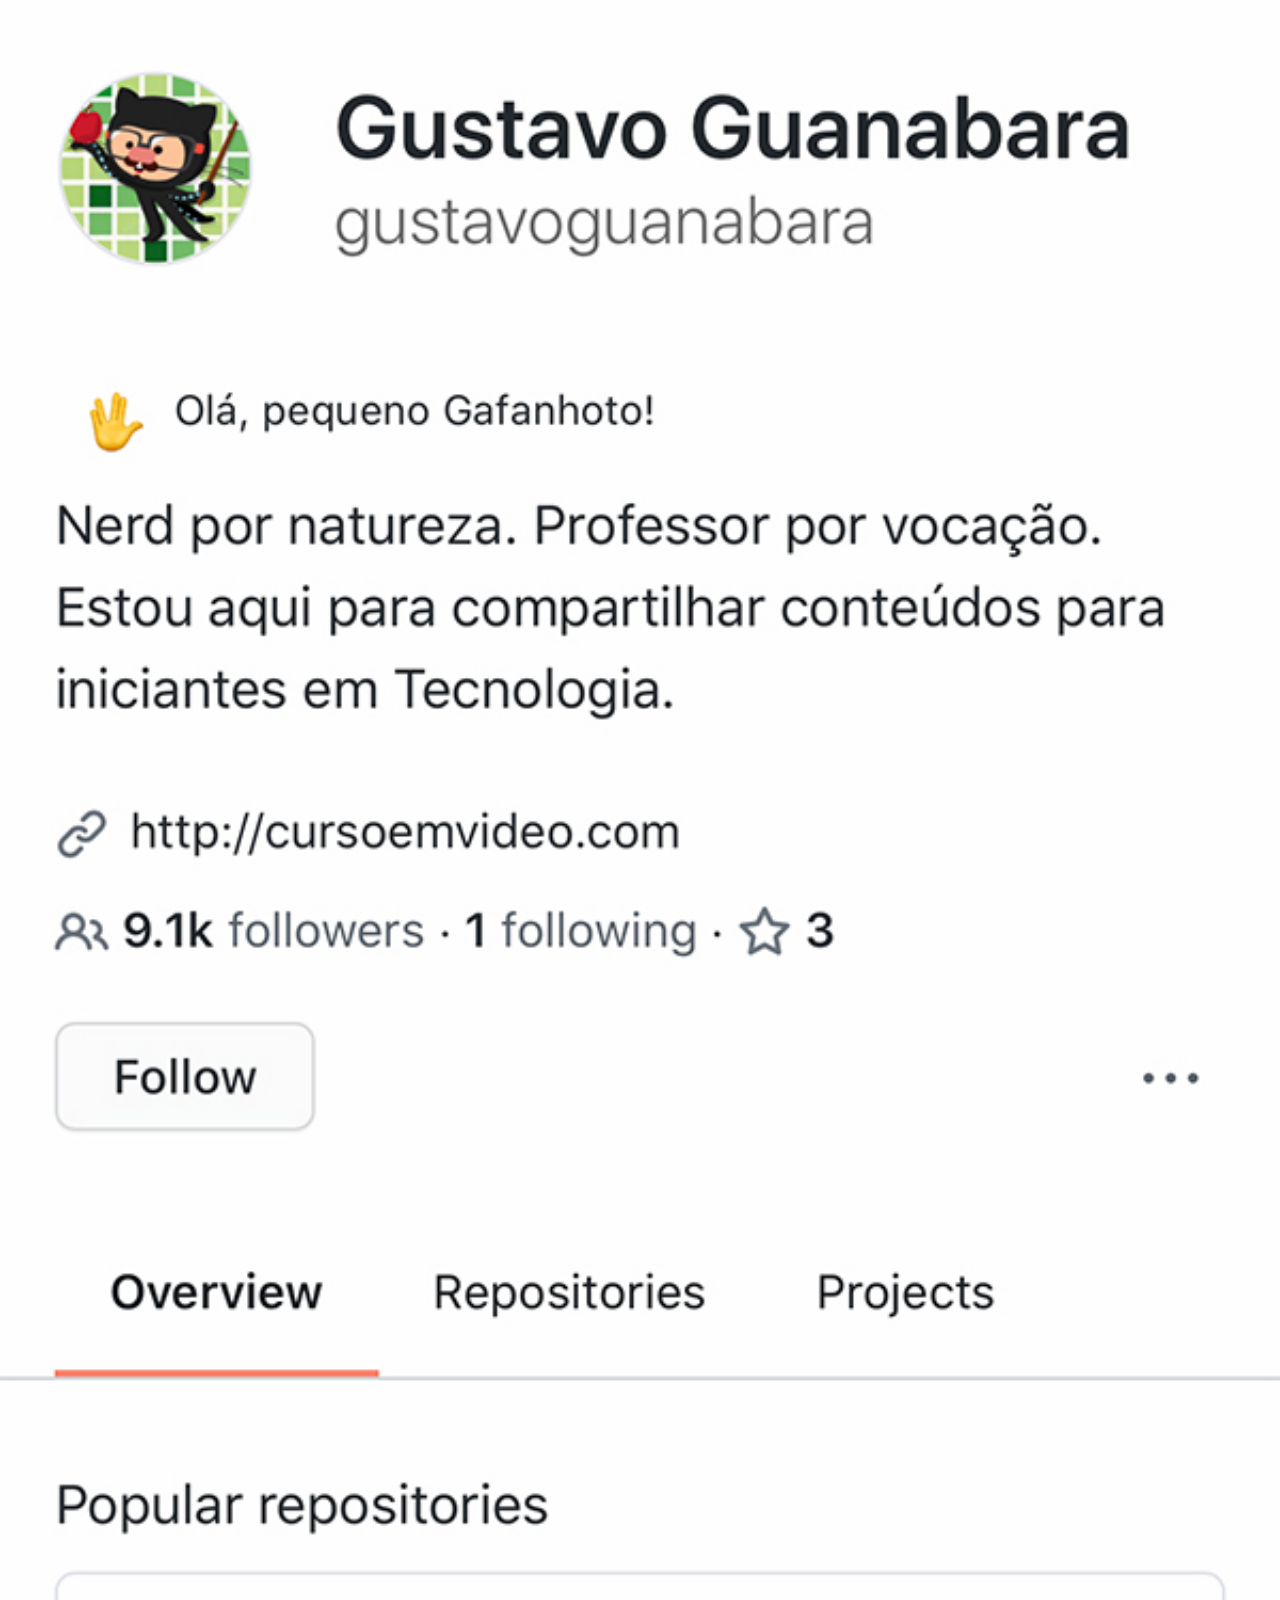
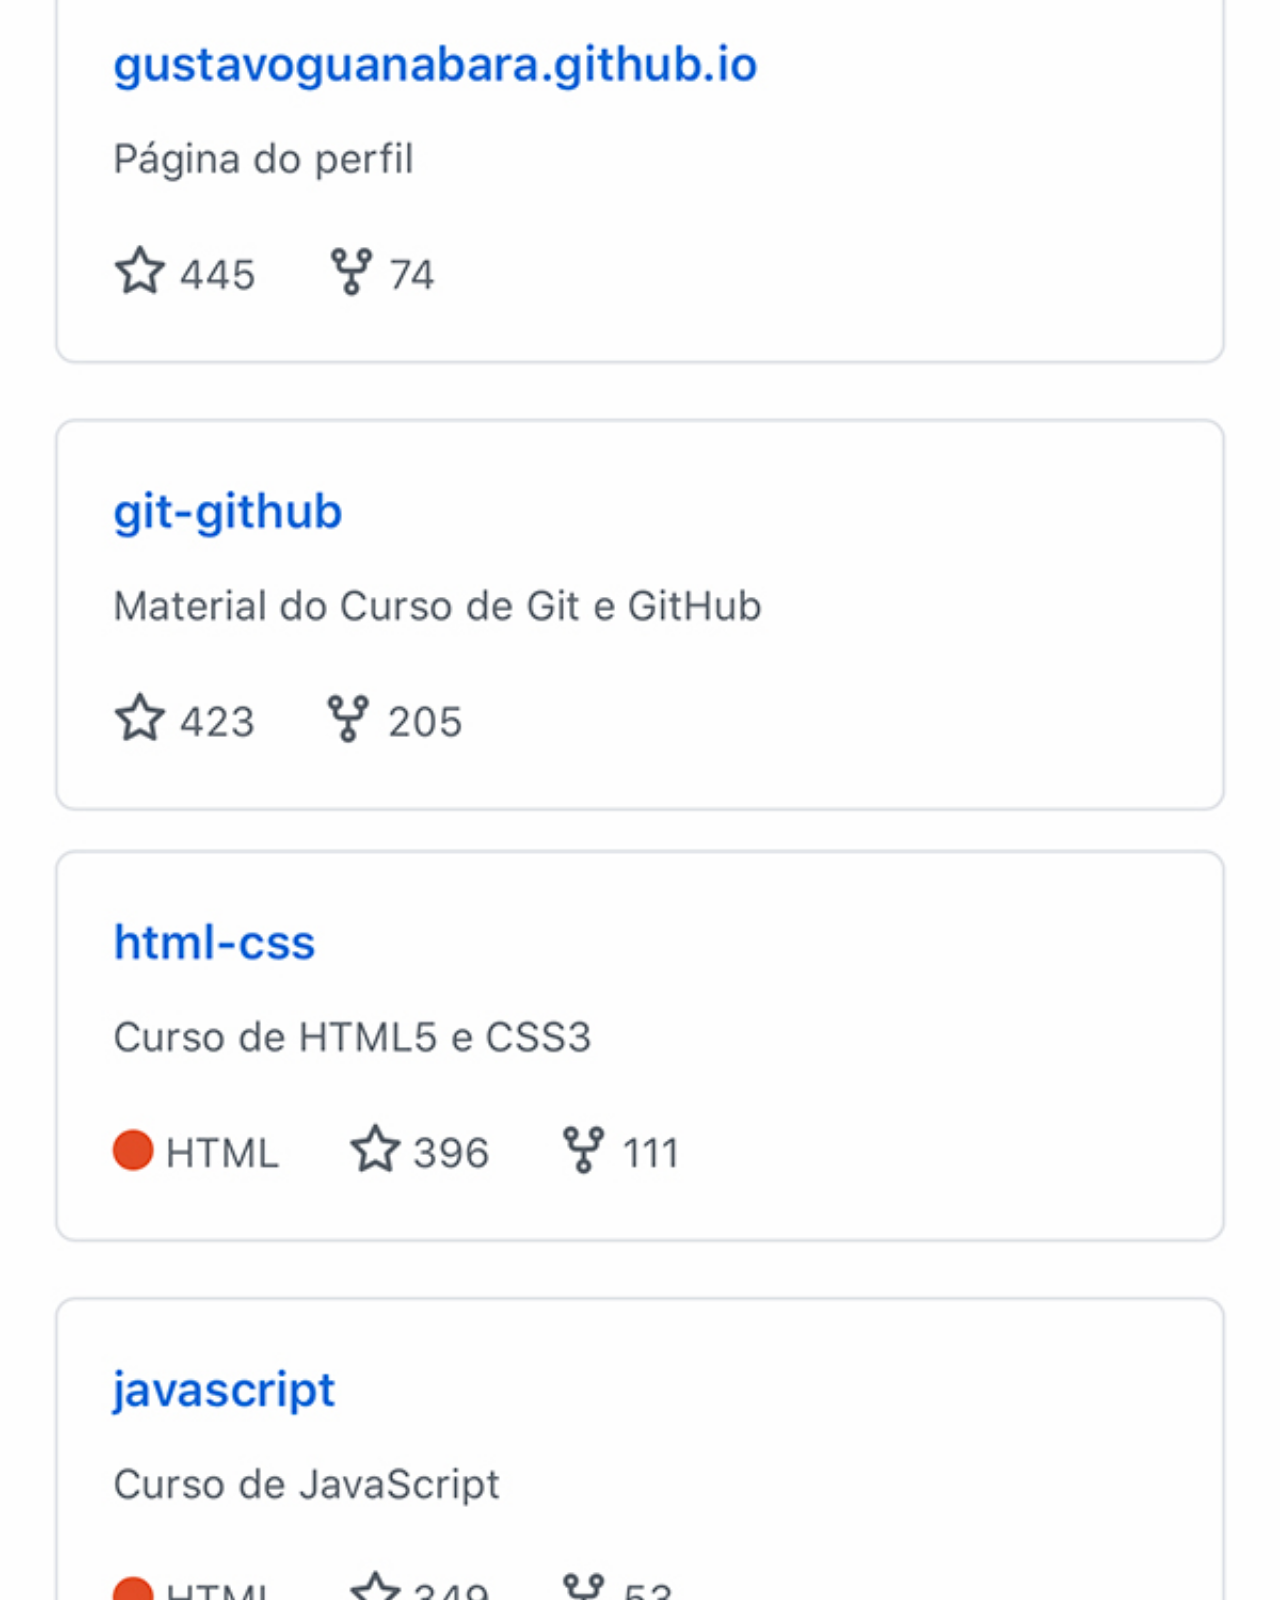
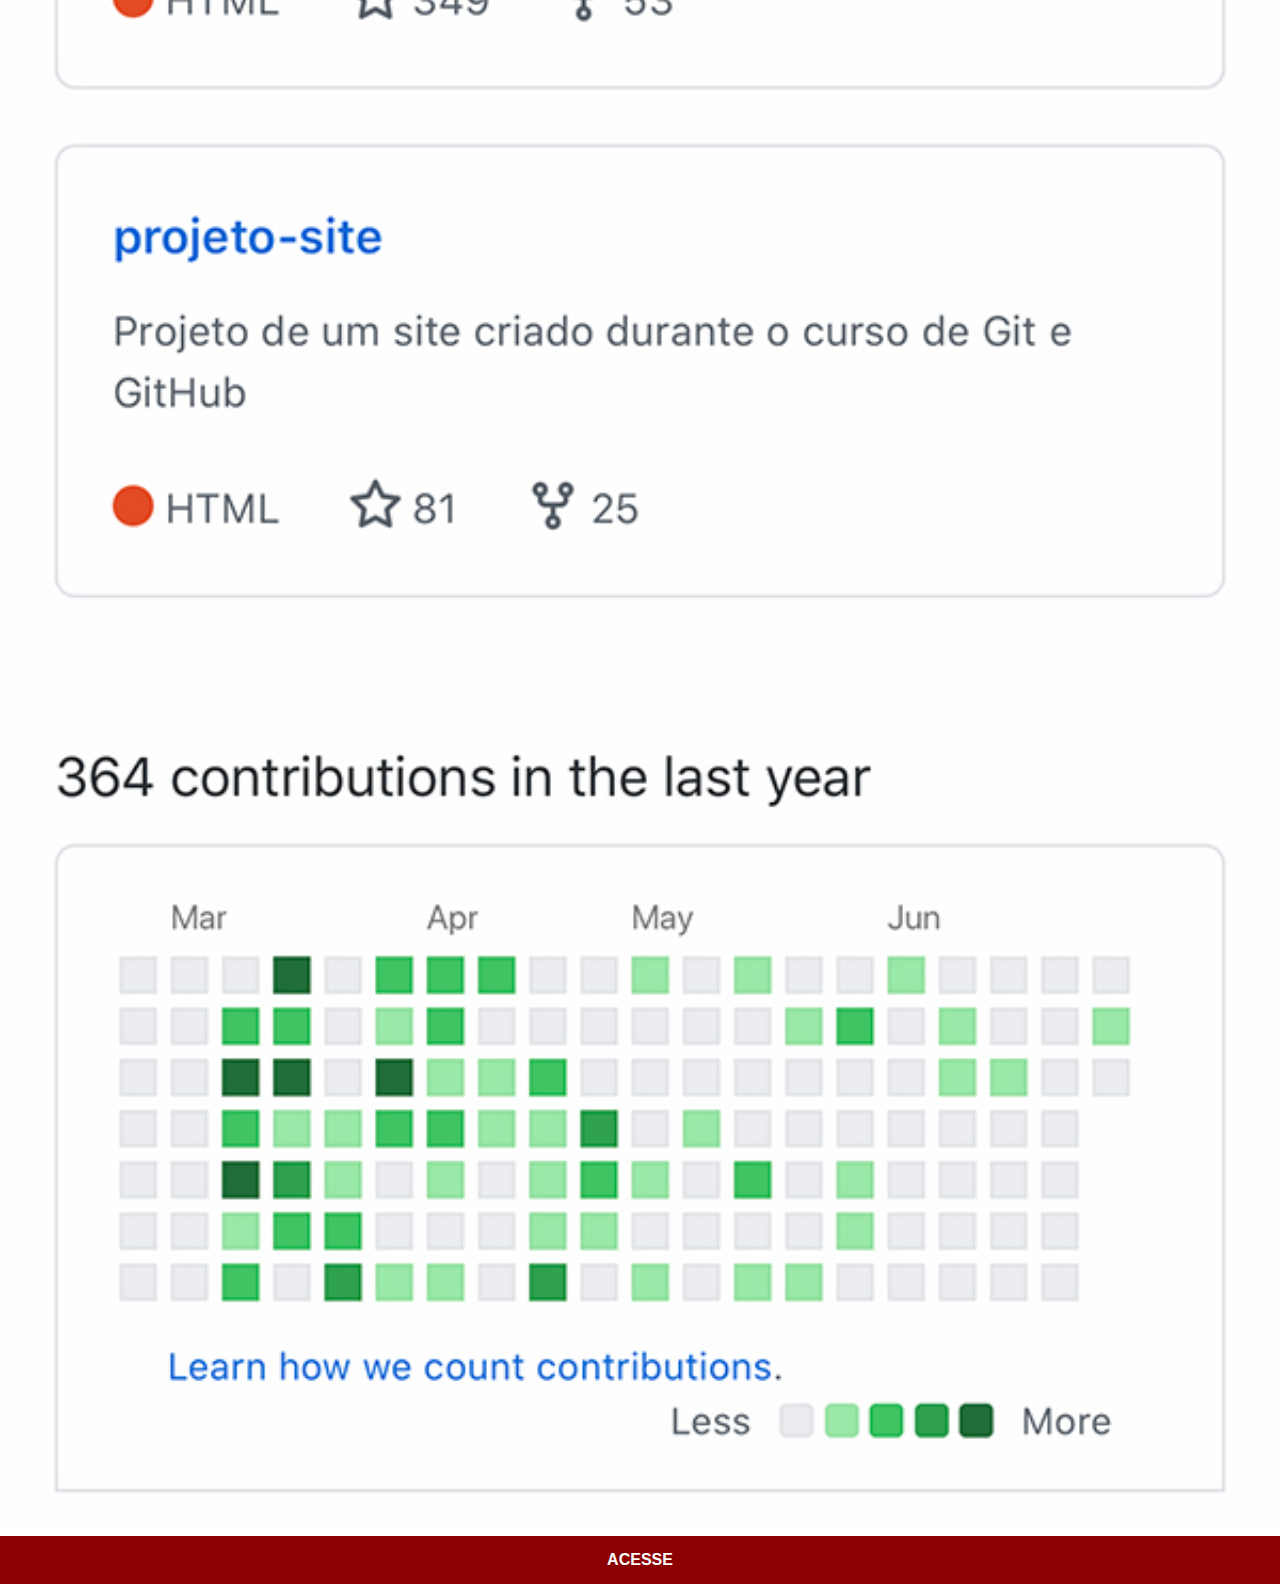
==== github.html @ 19f699ca "inicio redes sociais" ====
<!DOCTYPE html>
<html lang="pt-br">
<head>
    <meta charset="UTF-8">
    <meta name="viewport" content="width=device-width, initial-scale=1.0">
    <title>GitHub</title>
    <link rel="stylesheet" href="styles/social.css">
</head>
<body>
    <img src="images/tela-github.jpg" alt="GitHub">
    <a href="#">ACESSE</a>
</body>
</html>
---- styles/social.css ----
* {
    padding: 0;
    margin: 0;
    font-family: Arial, Helvetica, sans-serif;
}
::-webkit-scrollbar {
    width: 0;
    height: 0;
}
img {
    width: 100vw;
}
a {
    display: block;
    padding: 15px;
    text-align: center;
    font-weight: bolder;
    text-decoration: none;

    color: white;
    background-color: darkred;
}
a:hover {
    text-decoration: underline;
    background-color: red;
}
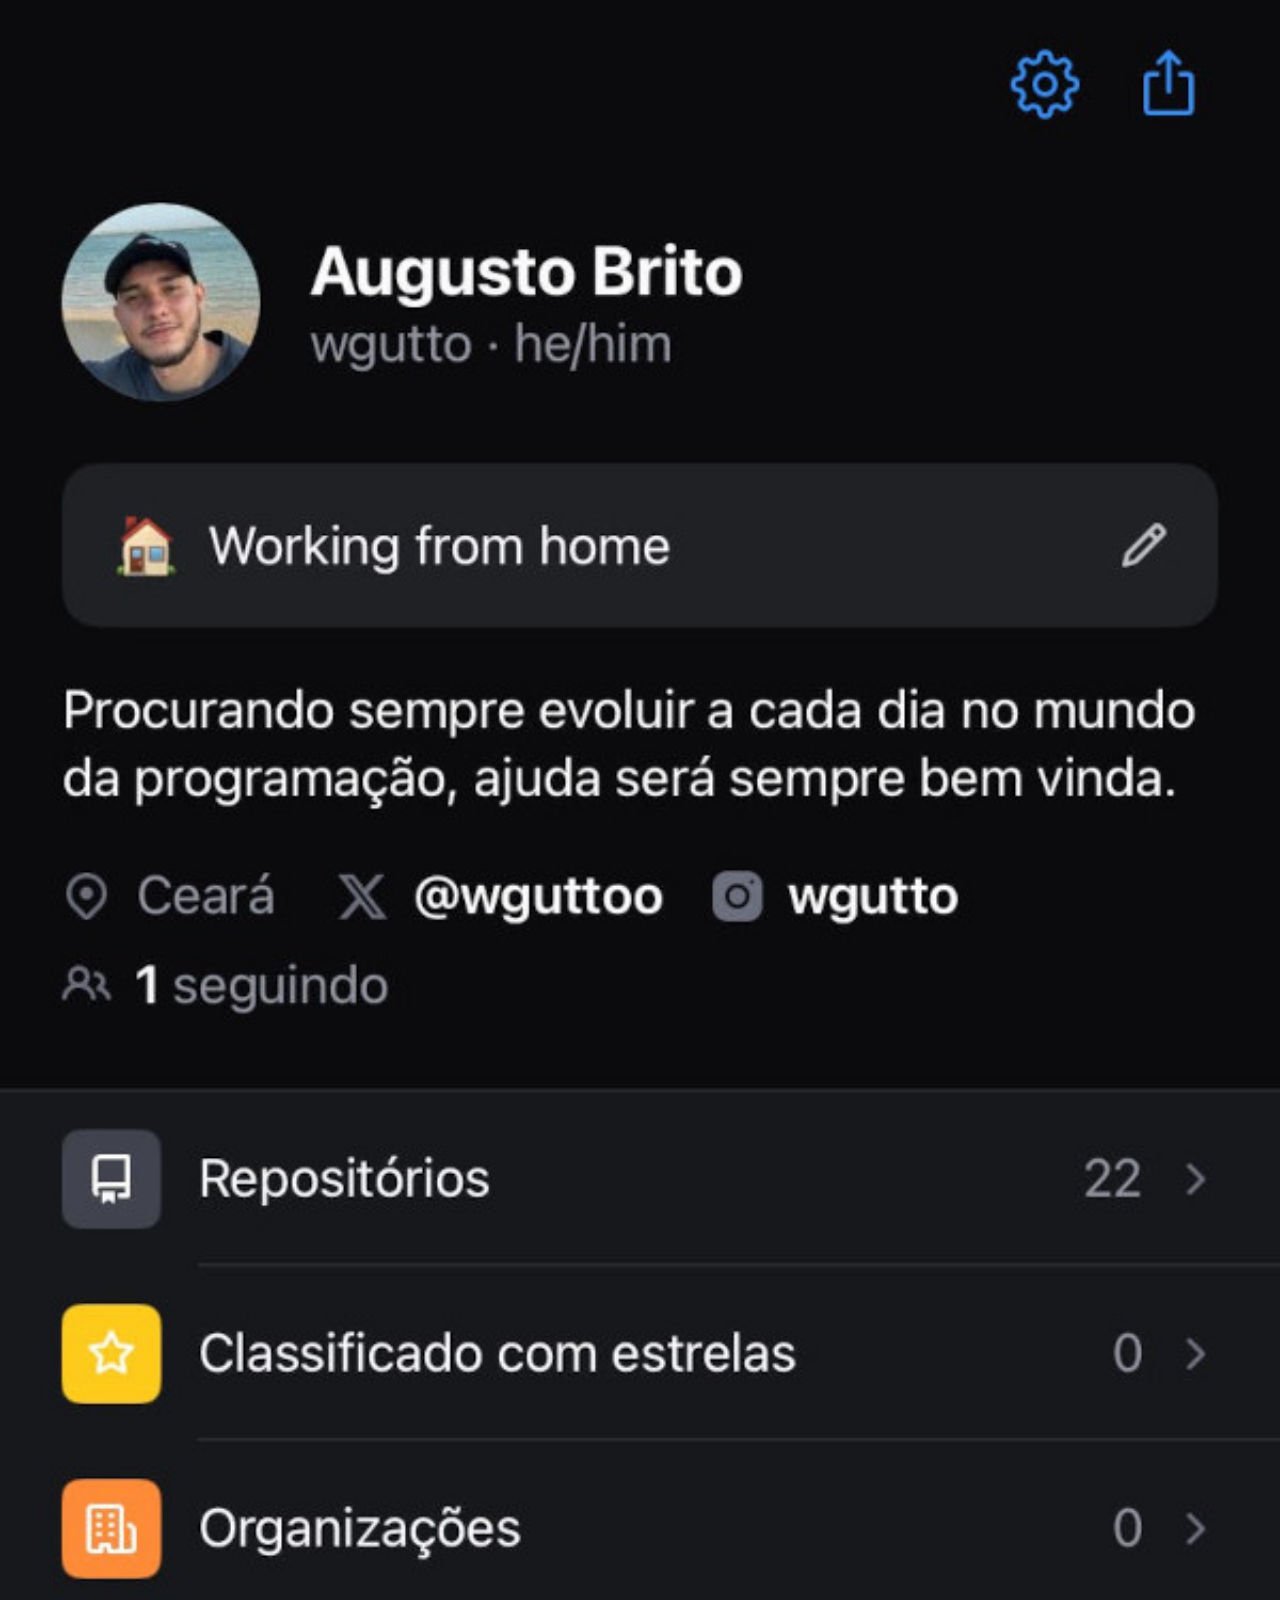
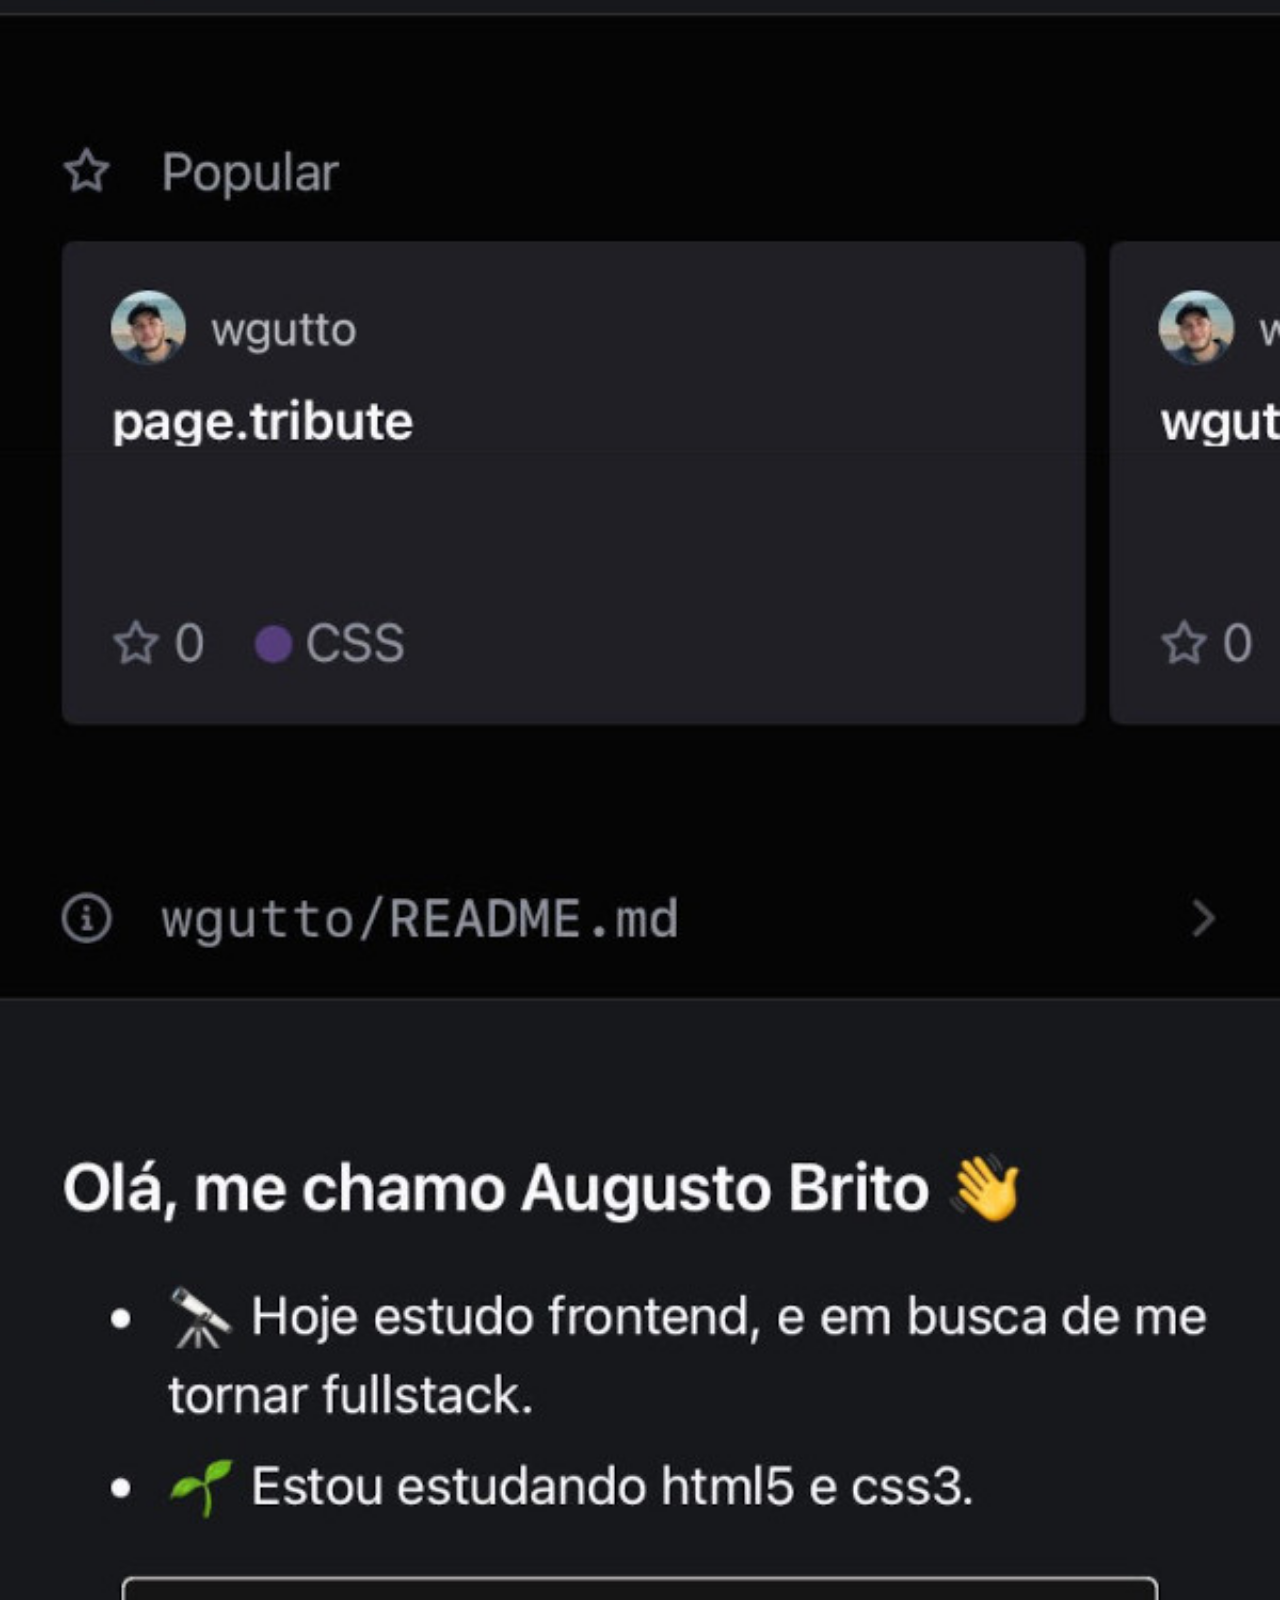
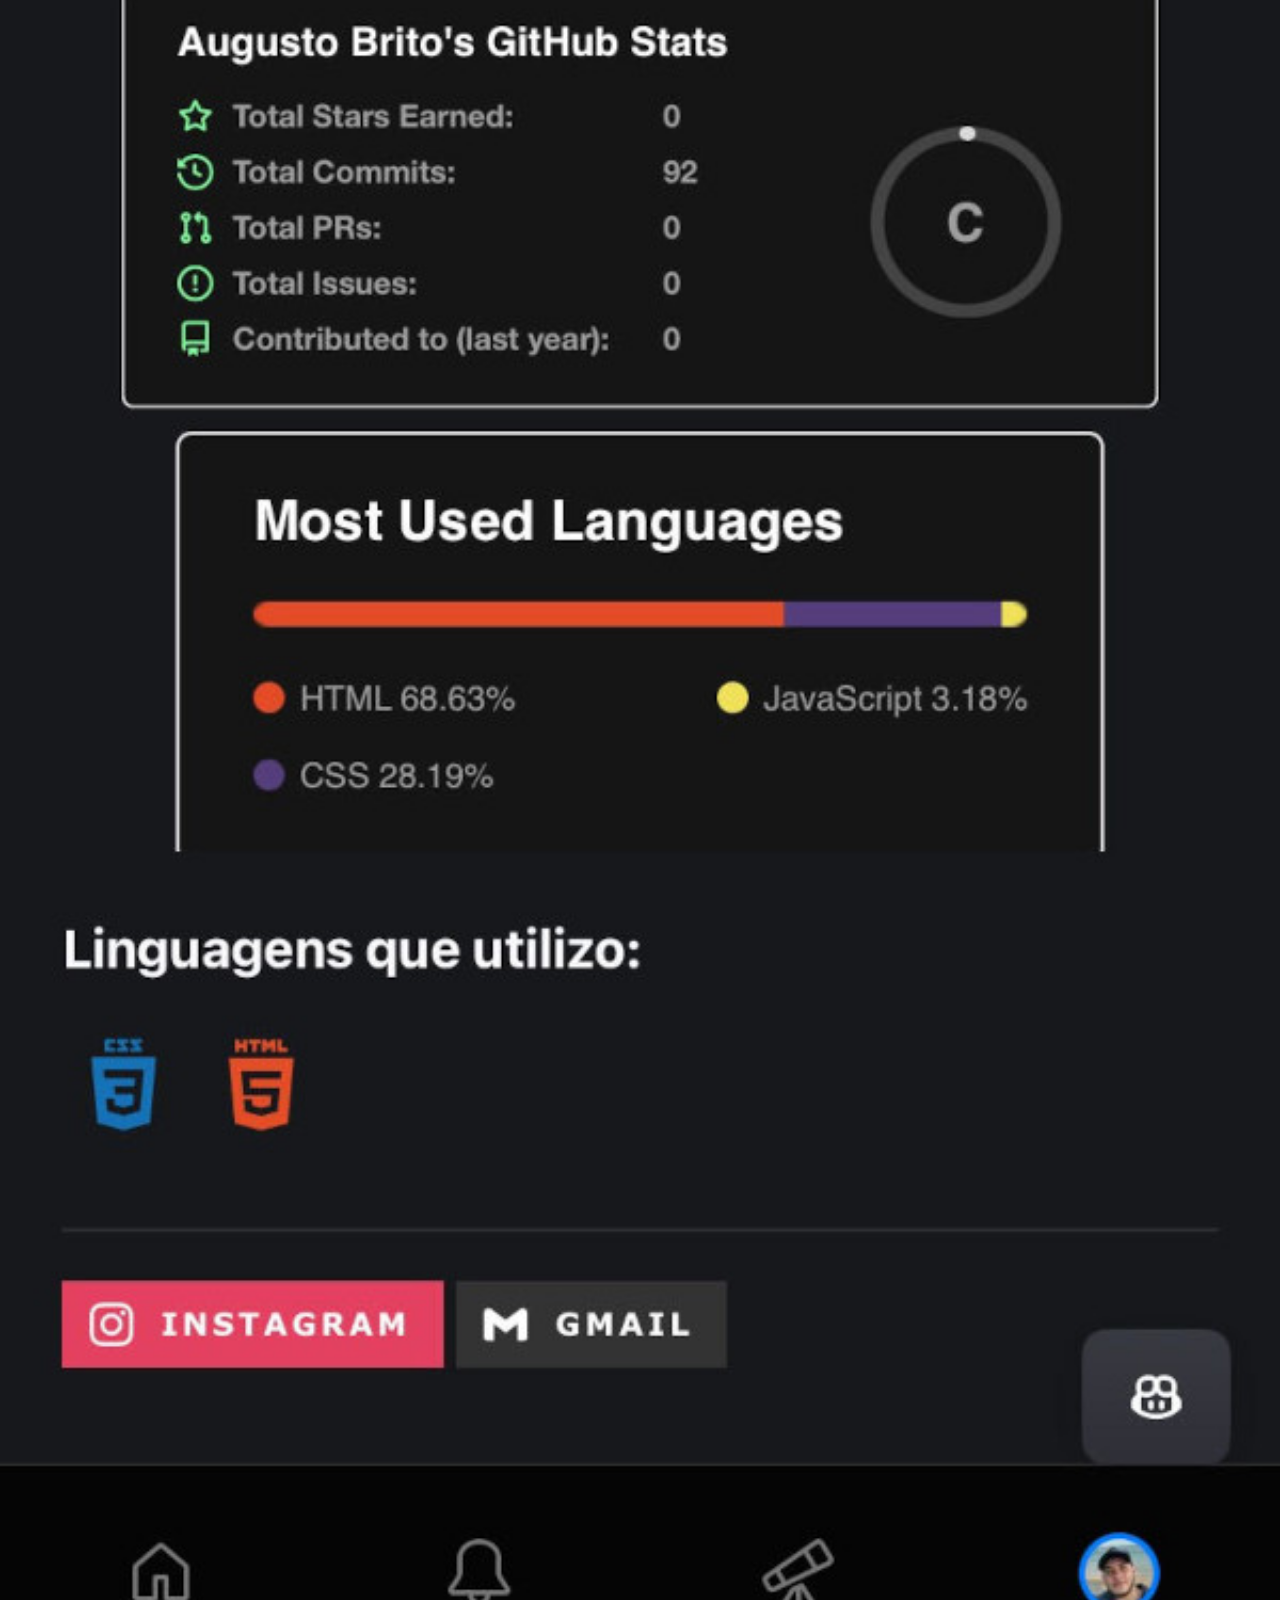
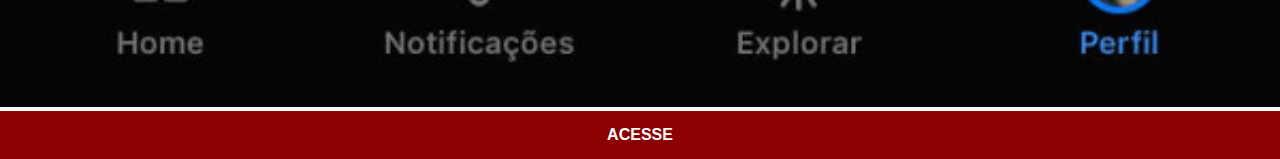
==== commit 782fe5df: "att de imagens" ====
--- a/github.html
+++ b/github.html
@@ -8,6 +8,6 @@
 </head>
 <body>
     <img src="images/tela-github.jpg" alt="GitHub">
-    <a href="#">ACESSE</a>
+    <a href="https://github.com/wgutto" target="_blank">ACESSE</a>
 </body>
 </html>